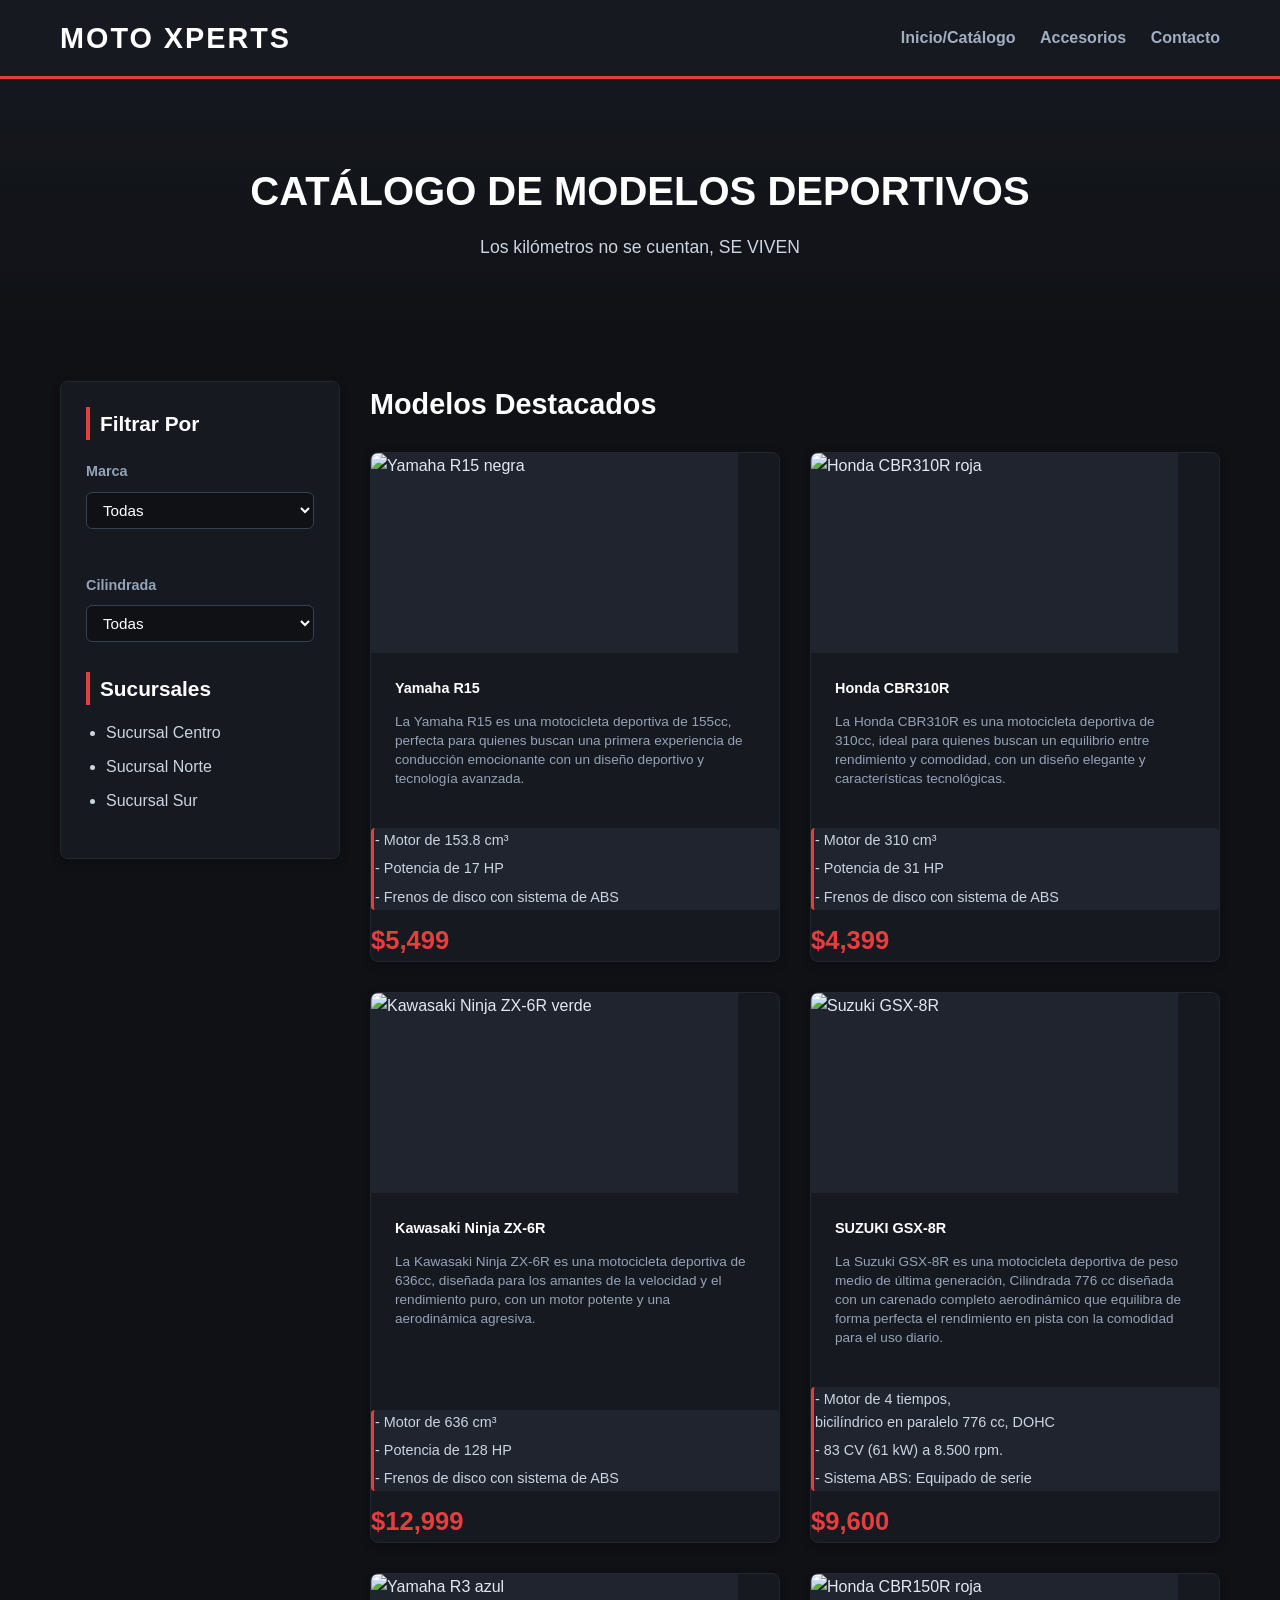
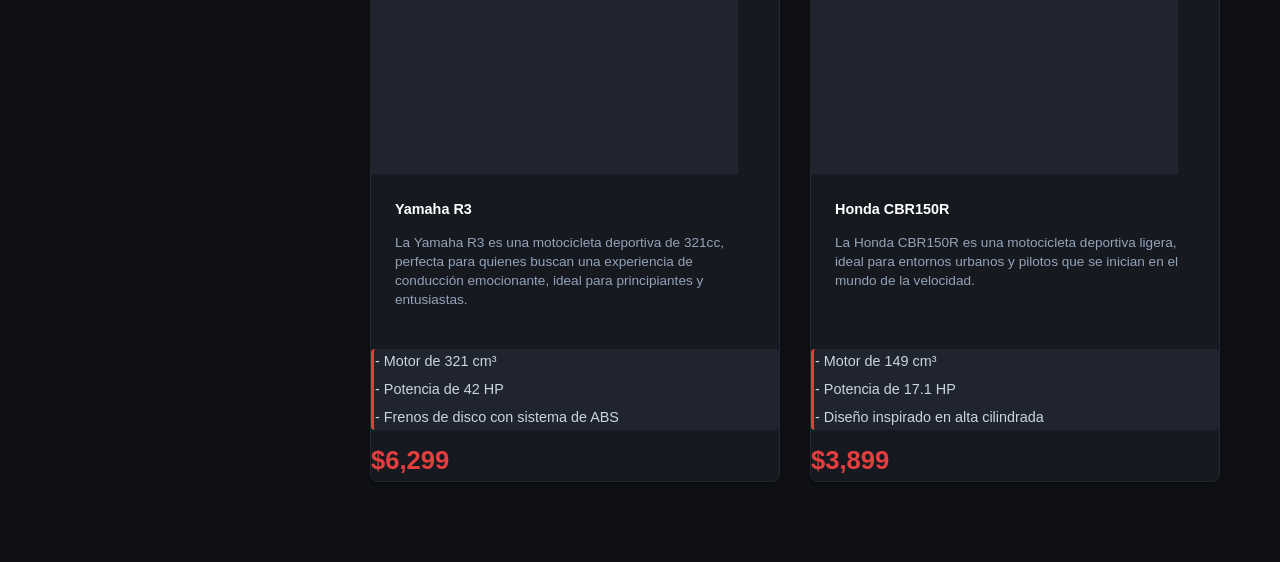
==== index.html @ 8c486034 "Add files via upload" ====
<!DOCTYPE html>
<html lang="es">
<head>
    <meta charset="UTF-8">
    <meta name="viewport" content="width=device-width, initial-scale=1.0">
    <meta name="description" content="MotoXPerts">
    <link rel="stylesheet" href="css/motoxpertstyle.css">
    <title>MotoXPerts | Catálogo de Motocicletas</title>
</head>
<body>
    <header>
        <div class="header-container">
            <div class="logo">
                <h1>MOTO XPERTS</h1>
            </div>
            <nav>
                <a href="index.html" class="active">Inicio/Catálogo</a>
                <a href="accesorios.html">Accesorios</a>
                <a href="contacto.html">Contacto</a>
            </nav>
        </div>
    </header>

    <div class="banner-container">
        <section class="banner">
            <h2>Catálogo de Modelos deportivos</h2>
            <p>Los kilómetros no se cuentan, SE VIVEN</p>
        </section>
    </div> 
            
    <div class="main-container">
        <aside>
            <h3>Filtrar Por</h3>
            <div class="filter">
                <label for="tipo">Marca</label>
                <select id="tipo">
                    <option value="Todas">Todas</option>
                    <option value="Yamaha">Yamaha</option>
                    <option value="Honda">Honda</option>
                    <option value="Suzuki">Suzuki</option>
                    <option value="Kawasaki">Kawasaki</option>
                </select>
            </div>
            <div class="filter">
                <br><label for="cilindrada">Cilindrada</label>
                <select id="cilindrada">
                    <option value="Todas">Todas</option>
                    <option value="155-250">155cc - 250cc</option>
                    <option value="300-600">300cc - 600cc</option>
                    <option value="600+">Más de 600cc</option>
                </select>
            </div>

            <div class="filter">  
                <h2>Sucursales</h2>
                <div>
                    <ul>
                        <li>Sucursal Centro</li>
                        <li>Sucursal Norte</li>
                        <li>Sucursal Sur</li>
                    </ul>
                </div>
            </div>   
        </aside>

        <main class="catalog">
            <section class="tarjetas">
                <h2>Modelos Destacados</h2>
                <div class="stories-container"> 
                        
                    <article class="moto-card">
                        <div class="moto-img">
                            <img src="https://www.yamahamotos.cl/wp-content/uploads/2025/02/r15_gris.jpg" alt="Yamaha R15 negra">
                        </div>
                        <div class="moto-info">
                            <h2>Yamaha R15</h2>
                            <p>La Yamaha R15 es una motocicleta deportiva de 155cc, perfecta para quienes buscan una primera experiencia de conducción emocionante con un diseño deportivo y tecnología avanzada.</p>
                        </div>    
                        <div class="specs-box">
                            <p>- Motor de 153.8 cm³</p>
                            <p>- Potencia de 17 HP</p>
                            <p>- Frenos de disco con sistema de ABS</p>
                        </div>
                        <div class="price-box">
                            <span class="price">$5,499</span>
                        </div>
                    </article>

                    <article class="moto-card">
                        <div class="moto-img">
                            <img src="https://motos.honda.com.ec/uploads/galeria/Colores_CB300R.jpg" alt="Honda CBR310R roja">
                        </div>
                        <div class="moto-info">
                            <h2>Honda CBR310R</h2>
                            <p>La Honda CBR310R es una motocicleta deportiva de 310cc, ideal para quienes buscan un equilibrio entre rendimiento y comodidad, con un diseño elegante y características tecnológicas.</p>
                        </div>    
                        <div class="specs-box">
                            <p>- Motor de 310 cm³</p>
                            <p>- Potencia de 31 HP</p>
                            <p>- Frenos de disco con sistema de ABS</p>
                        </div>
                        <div class="price-box">
                            <span class="price">$4,399</span>
                        </div>
                    </article>

                    <article class="moto-card">
                        <div class="moto-img">
                            <img src="https://www.kawasaki-india.com/content/dam/products/pim/studio/Resource_320148_26ZX636J_40TGN1DRF3CG_A.jpg" alt="Kawasaki Ninja ZX-6R verde">
                        </div>
                        <div class="moto-info">
                            <h2>Kawasaki Ninja ZX-6R</h2>
                            <p>La Kawasaki Ninja ZX-6R es una motocicleta deportiva de 636cc, diseñada para los amantes de la velocidad y el rendimiento puro, con un motor potente y una aerodinámica agresiva.</p>
                        </div>    
                        <div class="specs-box">
                            <p>- Motor de 636 cm³</p>
                            <p>- Potencia de 128 HP</p>
                            <p>- Frenos de disco con sistema de ABS</p>
                        </div>
                        <div class="price-box">
                            <span class="price">$12,999</span>
                        </div>
                    </article>

                    <article class="moto-card">
                        <div class="moto-img">
                            <img src="https://preview.redd.it/help-picking-color-for-suzuki-gsx-8r-v0-l6g7qdkqgjmg1.jpg?width=1024&format=pjpg&auto=webp&s=cae7043c0456be6dc3d9d33105c61d35b45599bf" alt="Suzuki GSX-8R">
                        </div>
                        <div class="moto-info">
                            <h2>SUZUKI GSX-8R</h2>
                            <p>La Suzuki GSX-8R es una motocicleta deportiva de peso medio de última generación, Cilindrada 776 cc diseñada con un carenado completo aerodinámico que equilibra de forma perfecta el rendimiento en pista con la comodidad para el uso diario.</p>
                        </div>
                        <div class="specs-box">
                            <p>- Motor de 4 tiempos,<br> bicilíndrico en paralelo 776 cc, DOHC</p>
                            <p>- 83 CV (61 kW) a 8.500 rpm.</p>
                            <p>- Sistema ABS: Equipado de serie</p>
                        </div>
                        <div class="price-box">
                            <span class="price">$9,600</span>
                        </div>
                    </article> 
                    
                    <article class="moto-card">
                        <div class="moto-img">
                            <img src="https://www.yamaha-motor.co.nz/-/media/products/motorcycle/road/supersport/2026/yzf-r3t/overview-panel/2026_yzf-r3_dpbmc_aus_stu_003_450x375.ashx" alt="Yamaha R3 azul">
                        </div>
                        <div class="moto-info">
                            <h2>Yamaha R3</h2>
                            <p>La Yamaha R3 es una motocicleta deportiva de 321cc, perfecta para quienes buscan una experiencia de conducción emocionante, ideal para principiantes y entusiastas.</p>
                        </div>    
                        <div class="specs-box">
                            <p>- Motor de 321 cm³</p>
                            <p>- Potencia de 42 HP</p>
                            <p>- Frenos de disco con sistema de ABS</p>
                        </div>
                        <div class="price-box">
                            <span class="price">$6,299</span>
                        </div>
                    </article>

                    <article class="moto-card">
                        <div class="moto-img">
                            <img src="https://www.autonocion.com/wp-content/uploads/2021/10/Honda-CBR150R-2022-3.jpg" alt="Honda CBR150R roja">
                        </div>
                        <div class="moto-info">
                            <h2>Honda CBR150R</h2>
                            <p>La Honda CBR150R es una motocicleta deportiva ligera, ideal para entornos urbanos y pilotos que se inician en el mundo de la velocidad.</p>
                        </div>    
                        <div class="specs-box">
                            <p>- Motor de 149 cm³</p>
                            <p>- Potencia de 17.1 HP</p>
                            <p>- Diseño inspirado en alta cilindrada</p>
                        </div>
                        <div class="price-box">
                            <span class="price">$3,899</span>
                        </div>
                    </article>
                </div>
            </section>
        </main>
    </div>
</body>
<script src="js/filtros.js"></script>
</html>
---- css/motoxpertstyle.css ----
/* RESET GENERAL */
* {
    margin: 0;
    padding: 0;
    box-sizing: border-box;
    font-family: 'Segoe UI', -apple-system, BlinkMacSystemFont, Roboto, sans-serif;
}

body {
    background-color: #0f1115; 
    color: #e2e8f0; 
    line-height: 1.6;
}

/*HEADER DE NAVEGACIÓN */
header {
    background-color: #161920; 
    border-bottom: 3px solid #e53e3e; 
    padding: 15px 0;
}

.header-container {
    max-width: 1200px;
    margin: 0 auto;
    display: flex;
    justify-content: space-between; 
    align-items: center;
    padding: 0 20px;
}

.logo h1 {
    color: #ffffff;
    font-size: 1.8rem;
    letter-spacing: 2px;
    font-weight: 800;
}

nav a {
    color: #a0aec0;
    text-decoration: none;
    margin-left: 20px;
    font-weight: 600;
    font-size: 1rem;
    transition: color 0.3s ease;
}

nav a:hover {
    color: #e53e3e; /* Rojo deportivo al pasar el cursor */
}

/*SECCION BANNER */
.banner-container {
    max-width: 100%;
    background: linear-gradient(rgba(22, 25, 32, 0.85), rgba(15, 17, 21, 1)), 
                url('https://images.unsplash.com/photo-1568772585407-9361f9bf3a87?q=80&w=1200') no-repeat center/cover;
}   

.banner {
    text-align: center;
    padding: 80px 20px;
    max-width: 1200px;
    margin: 0 auto;
}

.banner h2 {
    color: #ffffff;
    font-size: 2.5rem;
    margin-bottom: 10px;
    text-transform: uppercase;
}

.banner p {
    color: #cbd5e1;
    font-size: 1.1rem;
}

/* ESTRUCTURA DE COLUMNAS (CONTENEDOR PADRE) */
.main-container {
    max-width: 1200px;
    margin: 40px auto 80px auto;
    padding: 0 20px;
    display: flex; 
    gap: 30px; 
    align-items: flex-start;
}

/* DISEÑO DE FILTROS */
aside {
    width: 280px; /* Ancho fijo para la barra lateral */
    flex-shrink: 0; /* Evita que se encoja o colapse */
    background-color: #161920;
    padding: 25px;
    border-radius: 8px;
    box-shadow: 0 4px 10px rgba(0,0,0,0.2);
    border: 1px solid #232731;
}

aside h3 {
    color: #ffffff;
    margin-bottom: 20px;
    font-size: 1.3rem;
    border-left: 4px solid #e53e3e;
    padding-left: 10px;
}

aside h2 {
    color: #ffffff;
    font-size: 1.3rem;
    margin-top: 30px;
    margin-bottom: 15px;
    border-left: 4px solid #e53e3e;
    padding-left: 10px;
}

.filter {
    margin-bottom: 20px;
}

.filter label {
    display: block;
    color: #94a3b8;
    font-size: 0.9rem;
    margin-bottom: 8px;
    font-weight: 600;
}

.filter select {
    background-color: #0f1115;
    color: #ffffff;
    border: 1px solid #334155;
    padding: 8px 12px;
    border-radius: 6px;
    outline: none;
    cursor: pointer;
    font-size: 0.95rem;
    width: 100%; /* Ocupa todo el ancho disponible del aside */
    transition: border-color 0.3s ease;
}

.filter select:focus {
    border-color: #e53e3e;
}

aside ul {
    padding-left: 20px;
    color: #cbd5e1;
}

aside ul li {
    margin-bottom: 8px;
}

/* CATÁLOGO DE MOTOS (SECCIÓN PRINCIPAL A LA DERECHA) */
.catalog {
    flex-grow: 1; /* Permite al catálogo expandirse en el espacio restante */
}

.tarjetas > h2 {
    color: #ffffff;
    font-size: 1.8rem;
    margin-bottom: 25px;
}

.stories-container {
    display: grid;
    grid-template-columns: repeat(2, 6fr); /* Dos columnas de tarjetas */
    gap: 30px; /* Espaciado equilibrado */
}

.moto-card {
    background-color: #161920;
    border-radius: 8px;
    overflow: hidden;
    display: flex; /* Flexbox para que todo el contenido se alinee en columna internamente */
    flex-direction: column;
    box-shadow: 0 3px 10px rgba(0, 0, 0, 0.3);
    border: 1px solid #232731;
    transition: transform 0.3s ease, border-color 0.3s ease;
}

.moto-card:hover {
    transform: translateY(-5px);
    border-color: #e53e3e; /* Resalta el borde en rojo */
}

/* Contenedor de la Imagen */
.moto-img {
    position: relative;
    width: 90%;
    height: 200px;
    background-color: #1f242f;
    overflow: hidden;
}

.moto-img img {
    width: 100%;
    height: 100%;
    object-fit: cover;
}
/* Contenedor de la Información */

.moto-info {
    padding: 1.5rem;
    display: flex;
    flex-direction: column;
    flex-grow: 1;
}

.moto-info h2 {
    color: #ffffff;
    font-size: 0.9rem;
    margin-bottom: 12px;
}

.moto-info p {
    color: #94a3b8;
    font-size: 0.85rem;
    margin-bottom: 1rem;
    line-height: 1.4;
}

/* Especificaciones técnicas (Reemplazando el selector strong antiguo) */
.specs-box {
    color: #cbd5e1;
    font-size: 0.9rem;
    background-color: #1f242f;
    padding: 1px;
    border-radius: 4px;
    border-left: 3px solid #e53e3e;
    margin-bottom: 5px;
    margin-top: auto; 
}

.specs-box p {
    margin-bottom: 5px;
    color: #cbd5e1;
}

.specs-box p:last-child {
    margin-bottom: 0;
}

/* Contenedor de Precio */
.price-box {
    margin-top: 5px;
}

.price {
    display: block;
    color: #e53e3e; 
    font-size: 1.6rem;
    font-weight: 700;
}

/* PIE DE PÁGINA (FOOTER) */
footer {
    background-color: #090a0f;
    padding: 40px 20px;
    text-align: center;
    border-top: 1px solid #161920;
    clear: both;
}

.redes-sociales {
    max-width: 600px;
    margin: 0 auto;
}

.redes-sociales a {
    color: #a0aec0;
    text-decoration: none;
    margin: 0 10px;
    font-weight: 600;
    font-size: 0.95rem;
    transition: color 0.3s ease;
}

.redes-sociales a:hover {
    color: #e53e3e;
}

.redes-sociales span {
    display: block;
    color: #64748b;
    margin: 20px 0;
    font-size: 0.9rem;
    line-height: 1.5;
}

.redes-sociales p {
    color: #475569;
    font-size: 0.85rem;
    margin-top: 10px;
}

/* RESPONSIVO (MÓVILES Y TABLETS) */
@media (max-width: 900px) {
    .stories-container {
        grid-template-columns: 1fr;
    }
}

@media (max-width: 768px) {
    .main-container {
        flex-direction: column; 
    }
    
    aside {
        width: 100%;
    }

    .banner h2 {
        font-size: 1.8rem;
    }
}
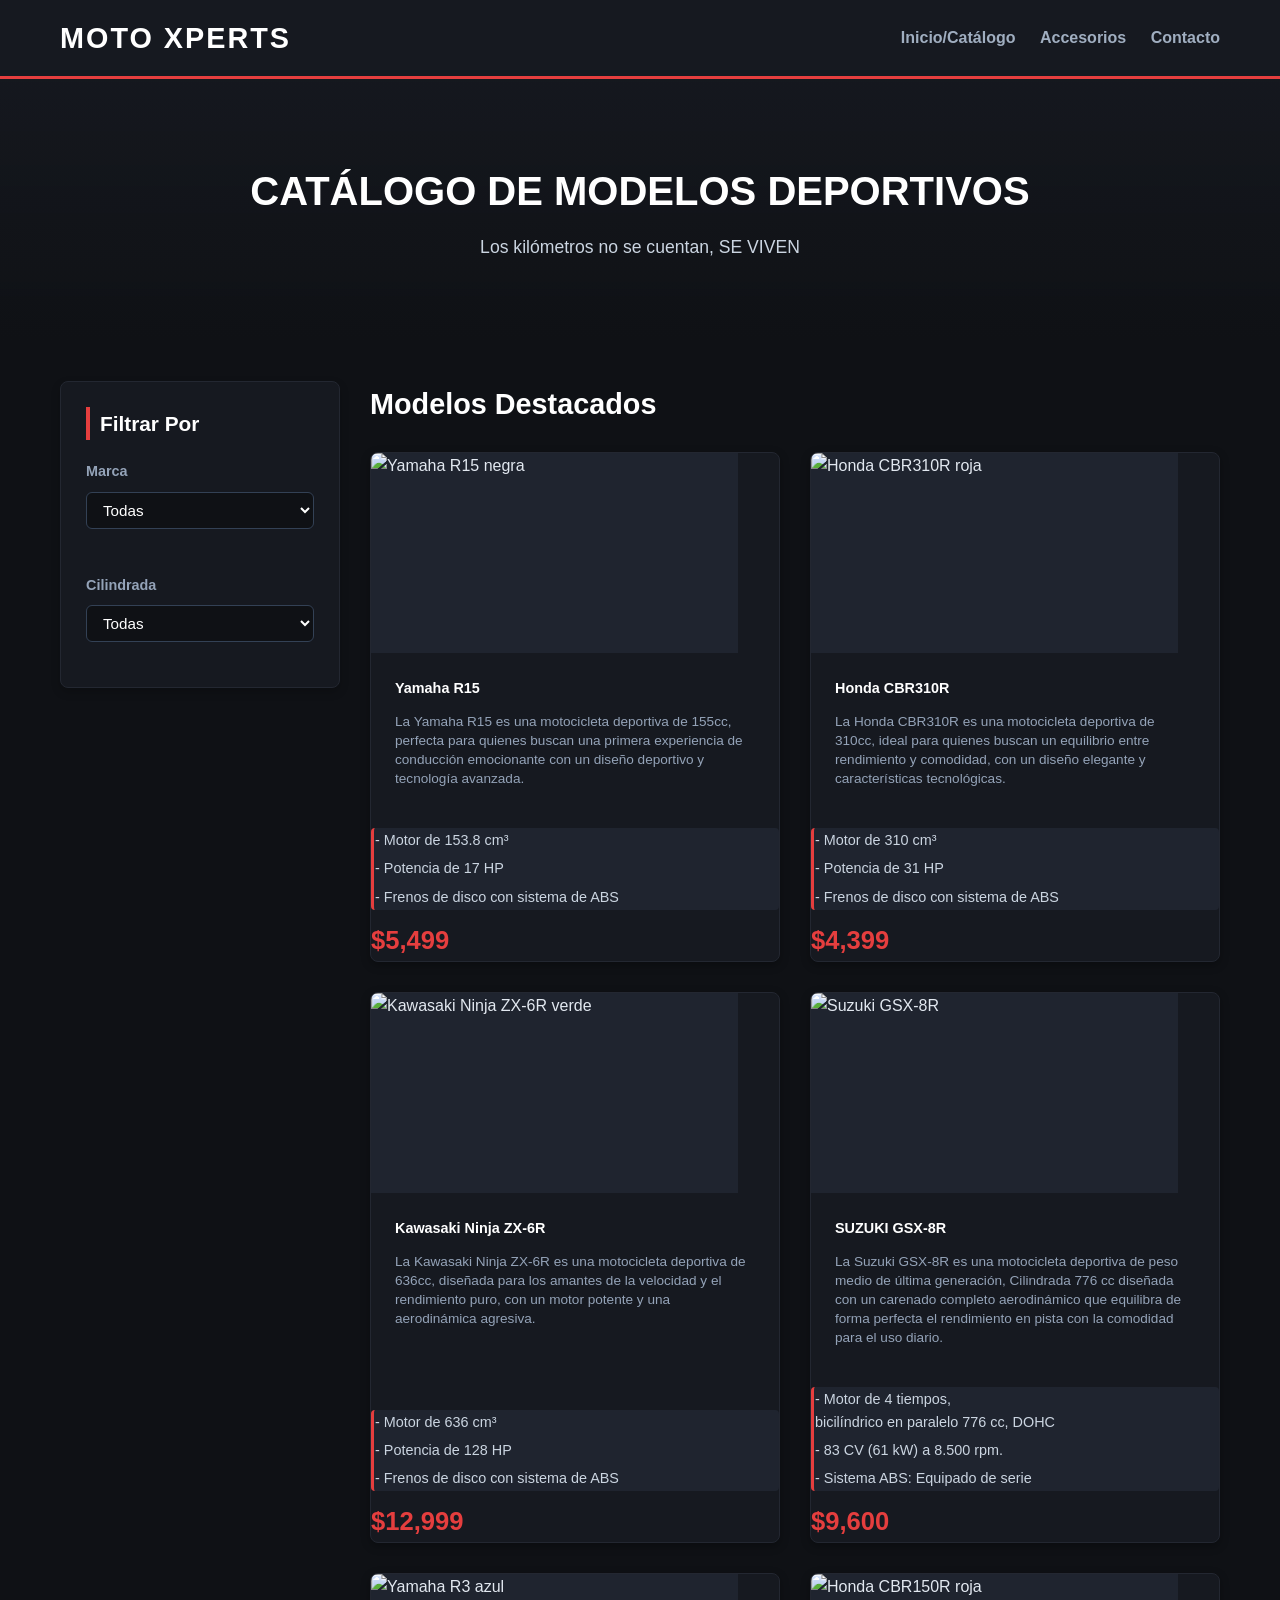
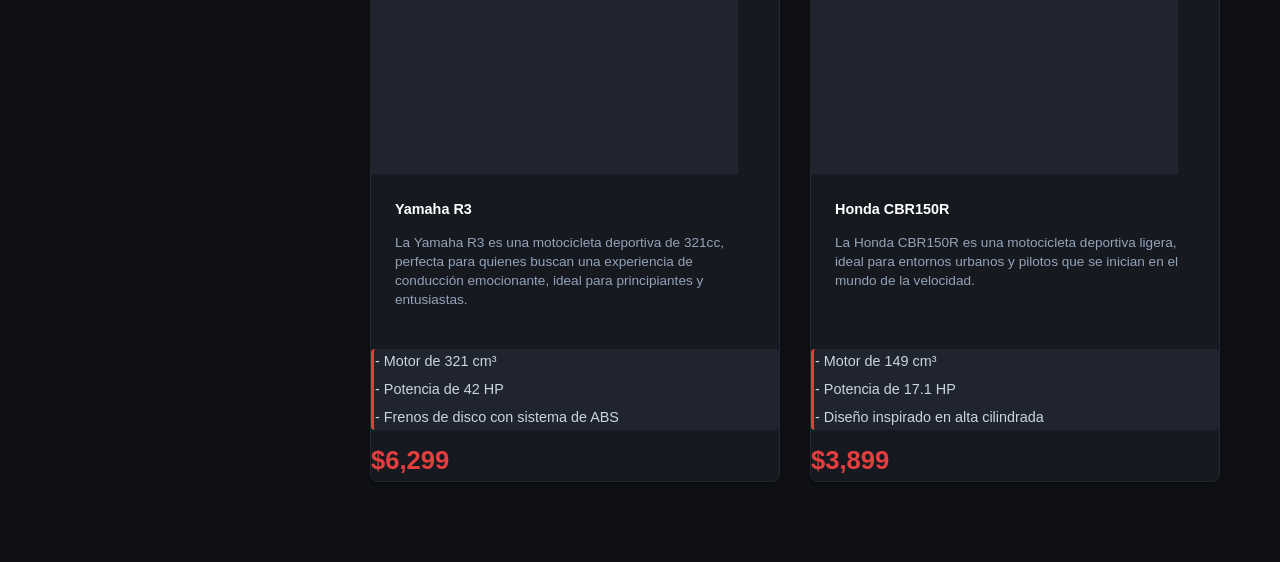
==== commit c2bdbaee: "Fix HTML 3 ultimas correciones" ====
--- a/index.html
+++ b/index.html
@@ -49,18 +49,7 @@
                     <option value="300-600">300cc - 600cc</option>
                     <option value="600+">Más de 600cc</option>
                 </select>
-            </div>
-
-            <div class="filter">  
-                <h2>Sucursales</h2>
-                <div>
-                    <ul>
-                        <li>Sucursal Centro</li>
-                        <li>Sucursal Norte</li>
-                        <li>Sucursal Sur</li>
-                    </ul>
-                </div>
-            </div>   
+            </div>  
         </aside>
 
         <main class="catalog">
@@ -181,4 +170,4 @@
     </div>
 </body>
 <script src="js/filtros.js"></script>
-</html>+</html>
